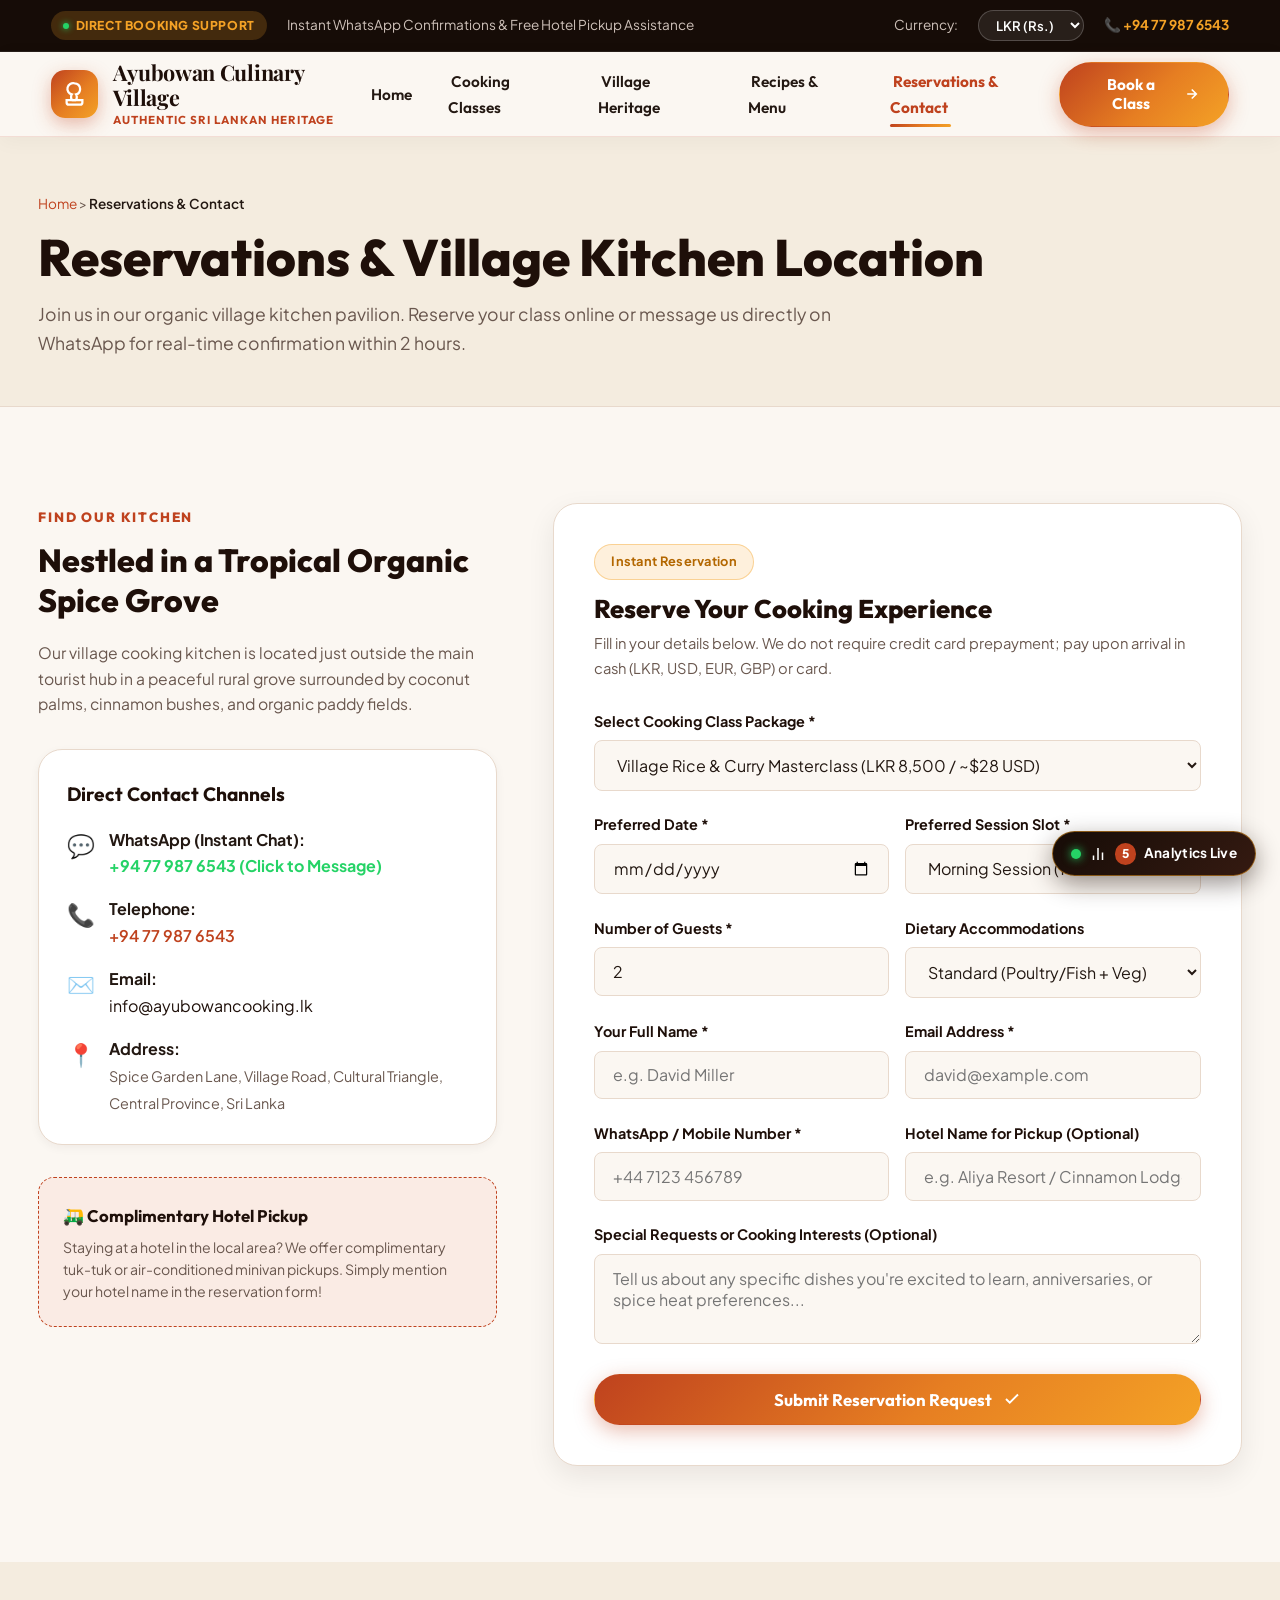
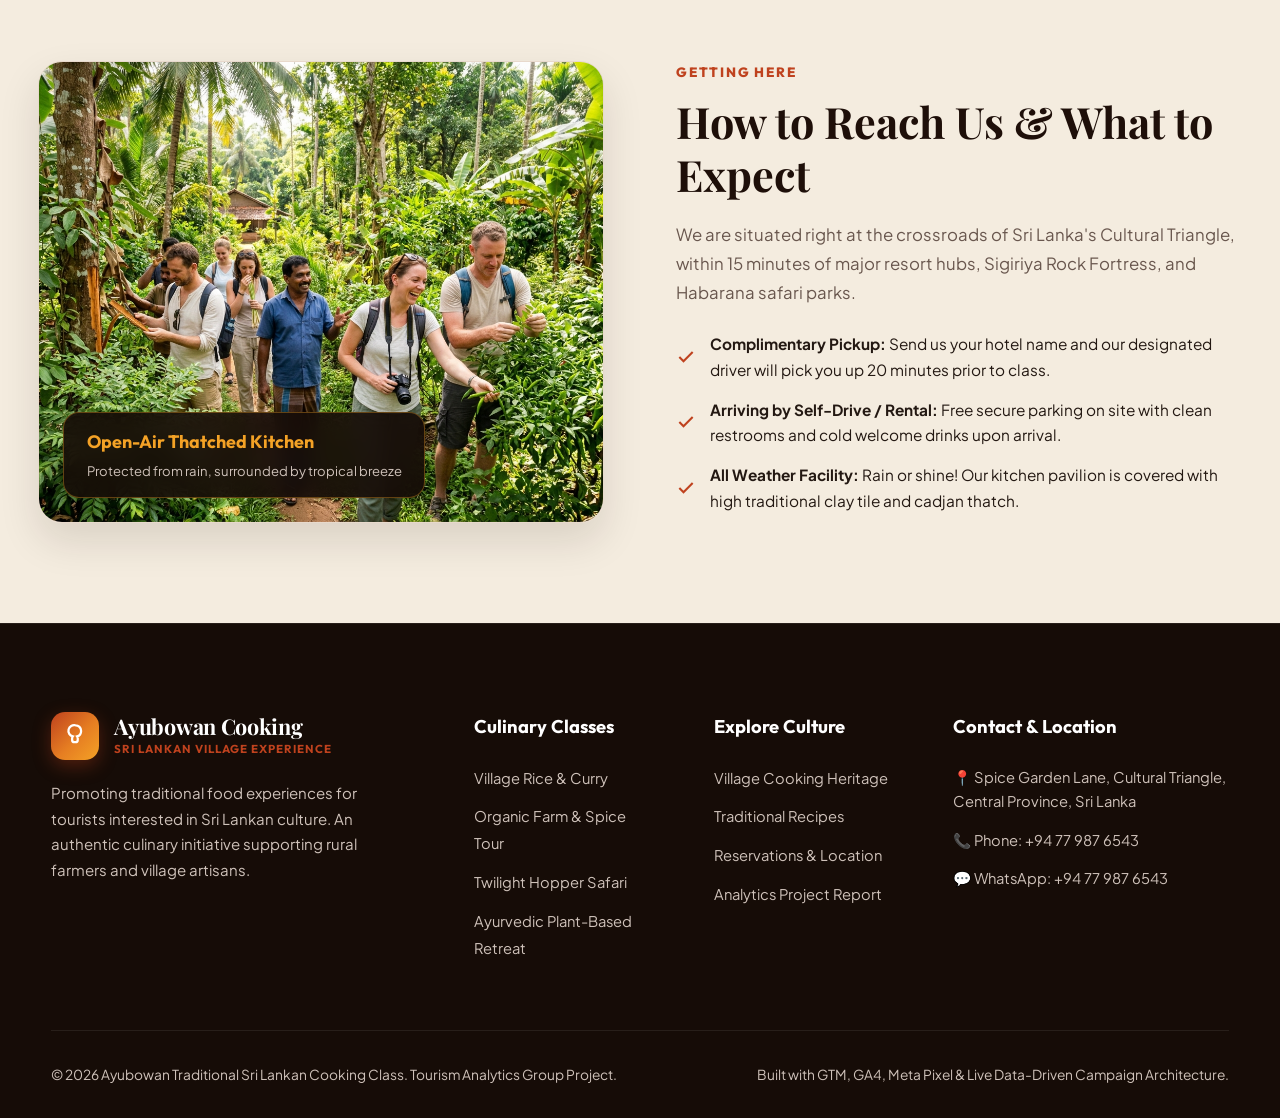
==== contact.html @ bd905cca "Initial commit: Sri Lankan Cooking Class website with Tourism Analytics & full-page navbar" ====
<!DOCTYPE html>
<html lang="en">
<head>
  <meta charset="UTF-8">
  <meta name="viewport" content="width=device-width, initial-scale=1.0">

  <!-- Primary Meta Tags -->
  <title>Reservations & Contact Us | Ayubowan Sri Lankan Cooking Class</title>
  <meta name="description" content="Reserve your traditional Sri Lankan village cooking class. Direct bookings, WhatsApp inquiries, location map, hotel pickup coordination, and dietary customization.">
  <meta name="keywords" content="Book Sri Lanka cooking class, village cooking class contact, cooking school Sigiriya Kandy, culinary tour booking">
  <meta name="author" content="Tourism Analytics Group Project">

  <!-- Open Graph / Meta Pixel / Social Sharing -->
  <meta property="og:type" content="website">
  <meta property="og:title" content="Reservations & Contact Us | Sri Lankan Culinary Experience">
  <meta property="og:description" content="Reserve your authentic village cooking experience in Sri Lanka. Chat on WhatsApp or book online.">
  <meta property="og:image" content="assets/images/hero-cooking-class.jpg">

  <!-- Google Tag Manager (Task 02 Requirement) -->
  <script>
    (function(w,d,s,l,i){w[l]=w[l]||[];w[l].push({'gtm.start':
    new Date().getTime(),event:'gtm.js'});var f=d.getElementsByTagName(s)[0],
    j=d.createElement(s),dl=l!='dataLayer'?'&l='+l:'';j.async=true;j.src=
    'https://www.googletagmanager.com/gtm.js?id='+i+dl;f.parentNode.insertBefore(j,f);
    })(window,document,'script','dataLayer','GTM-CKG2026');
  </script>
  <!-- End Google Tag Manager -->

  <!-- Google tag (gtag.js) GA4 Setup (Task 02 Requirement) -->
  <script async src="https://www.googletagmanager.com/gtag/js?id=G-SLC99COOK"></script>
  <script>
    window.dataLayer = window.dataLayer || [];
    function gtag(){dataLayer.push(arguments);}
    gtag('js', new Date());
    gtag('config', 'G-SLC99COOK');
  </script>

  <!-- Meta Pixel Code (Task 02 Requirement) -->
  <script>
    !function(f,b,e,v,n,t,s)
    {if(f.fbq)return;n=f.fbq=function(){n.callMethod?
    n.callMethod.apply(n,arguments):n.queue.push(arguments)};
    if(!f._fbq)f._fbq=n;n.push=n;n.loaded=!0;n.version='2.0';
    n.queue=[];t=b.createElement(e);t.async=!0;
    t.src=v;s=b.getElementsByTagName(e)[0];
    s.parentNode.insertBefore(t,s)}(window, document,'script',
    'https://connect.facebook.net/en_US/fbevents.js');
    fbq('init', '4918273645019283');
    fbq('track', 'PageView');
  </script>
  <noscript>
    <img height="1" width="1" style="display:none" 
         src="https://www.facebook.com/tr?id=4918273645019283&ev=PageView&noscript=1"/>
  </noscript>
  <!-- End Meta Pixel Code -->

  <!-- Main Stylesheet -->
  <link rel="stylesheet" href="assets/css/styles.css">
</head>
<body>
  <!-- Google Tag Manager (noscript) -->
  <noscript>
    <iframe src="https://www.googletagmanager.com/ns.html?id=GTM-CKG2026"
            height="0" width="0" style="display:none;visibility:hidden"></iframe>
  </noscript>
  <!-- End Google Tag Manager (noscript) -->

  <a href="#mainContent" class="skip-link">Skip to main content</a>

  <!-- Top Announcement Bar (FULL PAGE WIDTH) -->
  <aside class="top-bar" aria-label="Announcement & Currency Switcher">
    <div class="top-bar-fullwidth">
      <div class="top-bar-left">
        <span class="top-pill">Direct Booking Support</span>
        <span>Instant WhatsApp Confirmations & Free Hotel Pickup Assistance</span>
      </div>
      <div class="top-bar-right">
        <span>Currency:</span>
        <div class="currency-toggle">
          <select id="currencySelector" aria-label="Select Currency">
            <option value="LKR" selected>LKR (Rs.)</option>
            <option value="USD">USD ($)</option>
            <option value="EUR">EUR (€)</option>
            <option value="GBP">GBP (£)</option>
            <option value="AUD">AUD (A$)</option>
          </select>
        </div>
        <a href="tel:+94779876543" style="color:var(--accent-gold); font-weight:700;" data-analytics-event="call_click">
          📞 +94 77 987 6543
        </a>
      </div>
    </div>
  </aside>

  <!-- Main Navigation Header (FULL PAGE WIDTH) -->
  <header class="site-header" role="banner">
    <div class="nav-fullwidth">
      <a href="index.html" class="site-logo" aria-label="Ayubowan Sri Lankan Cooking Class Homepage">
        <div class="logo-badge">
          <svg viewBox="0 0 24 24" fill="none" stroke="currentColor" stroke-width="2">
            <path d="M12 2a5 5 0 0 1 5 5c0 2.3-1.5 4.3-3.6 4.9.4.5.6 1.2.6 1.9v1.2a2 2 0 0 1-2 2H11a2 2 0 0 1-2-2V13.8c0-.7.2-1.4.6-1.9A5.002 5.002 0 0 1 12 2z"/>
            <path d="M5 19a2 2 0 0 0 2 2h10a2 2 0 0 0 2-2v-2H5v2z"/>
          </svg>
        </div>
        <div class="logo-text">
          <span class="brand-name">Ayubowan Culinary Village</span>
          <span class="brand-tagline">Authentic Sri Lankan Heritage</span>
        </div>
      </a>

      <nav class="main-nav" id="mainNav" role="navigation" aria-label="Primary Navigation">
        <ul class="nav-list">
          <li><a href="index.html" class="nav-link">Home</a></li>
          <li><a href="cooking-classes.html" class="nav-link">Cooking Classes</a></li>
          <li><a href="traditional-experience.html" class="nav-link">Village Heritage</a></li>
          <li><a href="recipes-menu.html" class="nav-link">Recipes & Menu</a></li>
          <li><a href="contact.html" class="nav-link active">Reservations & Contact</a></li>
        </ul>
      </nav>

      <div class="header-actions">
        <button class="btn btn-primary" data-open-booking="Village Rice & Curry Masterclass" id="headerBookBtn" data-analytics-event="header_book_click">
          <span>Book a Class</span>
          <svg width="16" height="16" viewBox="0 0 24 24" fill="none" stroke="currentColor" stroke-width="2.5"><path d="M5 12h14M12 5l7 7-7 7"/></svg>
        </button>
        <button class="mobile-menu-toggle" id="mobileMenuToggle" aria-label="Toggle navigation menu" aria-expanded="false">
          <svg width="28" height="28" viewBox="0 0 24 24" fill="none" stroke="currentColor" stroke-width="2.2"><path d="M3 12h18M3 6h18M3 18h18"/></svg>
        </button>
      </div>
    </div>
  </header>

  <main id="mainContent">
    <!-- Header Banner -->
    <section class="section-muted" style="padding: 3.5rem 0 3rem; border-bottom: 1px solid var(--border-light);">
      <div class="container">
        <nav aria-label="Breadcrumb" style="font-size: 0.85rem; color: var(--text-muted); margin-bottom: 0.75rem;">
          <a href="index.html" style="color: var(--primary-warm);">Home</a> &gt; 
          <span style="color: var(--text-main); font-weight: 600;">Reservations & Contact</span>
        </nav>
        <h1 style="font-family: var(--font-heading); font-size: clamp(2.2rem, 4vw, 3.2rem); font-weight: 800; color: var(--primary-dark); line-height: 1.15; margin-bottom: 0.8rem;">
          Reservations & Village Kitchen Location
        </h1>
        <p style="font-size: 1.1rem; color: var(--text-muted); max-width: 820px; line-height: 1.65;">
          Join us in our organic village kitchen pavilion. Reserve your class online or message us directly on WhatsApp for real-time confirmation within 2 hours.
        </p>
      </div>
    </section>

    <!-- Main Contact & Reservation Section -->
    <section class="section" aria-label="Booking and Inquiry Form">
      <div class="container">
        <div style="display: grid; grid-template-columns: 1.2fr 1.8fr; gap: 3.5rem; align-items: start;">
          
          <!-- Left Column: Direct Info -->
          <div>
            <span class="section-pretitle">Find Our Kitchen</span>
            <h2 style="font-family: var(--font-heading); font-size: 2rem; font-weight: 800; color: var(--primary-dark); margin-bottom: 1.2rem; line-height: 1.25;">
              Nestled in a Tropical Organic Spice Grove
            </h2>
            <p style="font-size: 0.98rem; color: var(--text-muted); line-height: 1.65; margin-bottom: 2rem;">
              Our village cooking kitchen is located just outside the main tourist hub in a peaceful rural grove surrounded by coconut palms, cinnamon bushes, and organic paddy fields.
            </p>

            <div style="background: var(--bg-surface); border: 1px solid var(--border-light); border-radius: var(--radius-lg); padding: 1.75rem; box-shadow: var(--shadow-sm); margin-bottom: 2rem;">
              <h3 style="font-family: var(--font-heading); font-size: 1.2rem; font-weight: 700; color: var(--primary-dark); margin-bottom: 1rem;">
                Direct Contact Channels
              </h3>
              
              <div style="margin-bottom: 1rem; display: flex; gap: 0.85rem;">
                <span style="font-size: 1.4rem;">💬</span>
                <div>
                  <strong>WhatsApp (Instant Chat):</strong><br>
                  <a href="https://wa.me/94779876543?text=Hi%20Ayubowan%20Cooking%20Class,%20I%20would%20like%20to%20inquire%20about%20a%20booking" target="_blank" rel="noopener" style="color: #25d366; font-weight: 700;" data-context="Contact Page Direct WhatsApp" data-analytics-event="contact_direct_whatsapp">
                    +94 77 987 6543 (Click to Message)
                  </a>
                </div>
              </div>

              <div style="margin-bottom: 1rem; display: flex; gap: 0.85rem;">
                <span style="font-size: 1.4rem;">📞</span>
                <div>
                  <strong>Telephone:</strong><br>
                  <a href="tel:+94779876543" style="color: var(--primary-warm); font-weight: 600;" data-analytics-event="contact_call_click">
                    +94 77 987 6543
                  </a>
                </div>
              </div>

              <div style="margin-bottom: 1rem; display: flex; gap: 0.85rem;">
                <span style="font-size: 1.4rem;">✉️</span>
                <div>
                  <strong>Email:</strong><br>
                  <a href="mailto:info@ayubowancooking.lk" style="color: var(--primary-dark);">
                    info@ayubowancooking.lk
                  </a>
                </div>
              </div>

              <div style="display: flex; gap: 0.85rem;">
                <span style="font-size: 1.4rem;">📍</span>
                <div>
                  <strong>Address:</strong><br>
                  <span style="color: var(--text-muted); font-size: 0.9rem;">
                    Spice Garden Lane, Village Road, Cultural Triangle, Central Province, Sri Lanka
                  </span>
                </div>
              </div>
            </div>

            <div style="background: var(--primary-subtle); border: 1px dashed var(--primary-warm); border-radius: var(--radius-md); padding: 1.5rem;">
              <h4 style="font-family: var(--font-heading); font-size: 1.05rem; color: var(--primary-dark); margin-bottom: 0.4rem;">
                🛺 Complimentary Hotel Pickup
              </h4>
              <p style="font-size: 0.88rem; color: var(--text-muted); line-height: 1.55;">
                Staying at a hotel in the local area? We offer complimentary tuk-tuk or air-conditioned minivan pickups. Simply mention your hotel name in the reservation form!
              </p>
            </div>
          </div>

          <!-- Right Column: Main Booking Form -->
          <div style="background: var(--bg-surface); border: 1px solid var(--border-light); border-radius: var(--radius-lg); padding: 2.5rem; box-shadow: var(--shadow-md);">
            <div style="margin-bottom: 1.75rem;">
              <span class="badge-pill gold" style="margin-bottom: 0.5rem;">Instant Reservation</span>
              <h3 style="font-family: var(--font-heading); font-size: 1.6rem; font-weight: 800; color: var(--primary-dark);">
                Reserve Your Cooking Experience
              </h3>
              <p style="font-size: 0.92rem; color: var(--text-muted);">
                Fill in your details below. We do not require credit card prepayment; pay upon arrival in cash (LKR, USD, EUR, GBP) or card.
              </p>
            </div>

            <form id="contactReservationForm">
              <div class="form-group">
                <label for="contactPackage">Select Cooking Class Package *</label>
                <select id="contactPackage" class="form-control" required>
                  <option value="Village Rice & Curry Masterclass">Village Rice & Curry Masterclass (LKR 8,500 / ~$28 USD)</option>
                  <option value="Golden Spice & Organic Farm Tour + Cooking">Golden Spice & Organic Farm Tour + Cooking (LKR 14,500 / ~$48 USD)</option>
                  <option value="Hoppers, Rotti & Street Food Evening Safari">Hoppers, Rotti & Street Food Evening Safari (LKR 9,500 / ~$31 USD)</option>
                  <option value="Ayurvedic Healing & Plant-Based Culinary Retreat">Ayurvedic Healing & Plant-Based Culinary Retreat (LKR 12,000 / ~$40 USD)</option>
                </select>
              </div>

              <div class="form-row">
                <div class="form-group">
                  <label for="contactDate">Preferred Date *</label>
                  <input type="date" id="contactDate" class="form-control" required>
                </div>
                <div class="form-group">
                  <label for="contactSlot">Preferred Session Slot *</label>
                  <select id="contactSlot" class="form-control" required>
                    <option value="Morning Session (10:00 AM - 1:30 PM)">Morning Session (10:00 AM – 1:30 PM)</option>
                    <option value="Afternoon Session (3:30 PM - 7:00 PM)">Afternoon Session (3:30 PM – 7:00 PM)</option>
                    <option value="Twilight Street Food (5:00 PM - 8:00 PM)">Twilight Street Food (5:00 PM – 8:00 PM)</option>
                  </select>
                </div>
              </div>

              <div class="form-row">
                <div class="form-group">
                  <label for="contactGuests">Number of Guests *</label>
                  <input type="number" id="contactGuests" class="form-control" min="1" max="15" value="2" required>
                </div>
                <div class="form-group">
                  <label for="contactDietary">Dietary Accommodations</label>
                  <select id="contactDietary" class="form-control">
                    <option value="Standard Country (Meat/Fish + Veg)">Standard (Poultry/Fish + Veg)</option>
                    <option value="100% Vegetarian">100% Vegetarian</option>
                    <option value="100% Vegan (Plant-Based)">100% Vegan (Plant-Based)</option>
                    <option value="Gluten-Free Friendly">Gluten-Free Friendly</option>
                    <option value="Halal Friendly">Halal Friendly</option>
                    <option value="Nut Allergy / Mild Spice for Kids">Nut Allergy / Mild Spice for Kids</option>
                  </select>
                </div>
              </div>

              <div class="form-row">
                <div class="form-group">
                  <label for="contactName">Your Full Name *</label>
                  <input type="text" id="contactName" class="form-control" placeholder="e.g. David Miller" required>
                </div>
                <div class="form-group">
                  <label for="contactEmail">Email Address *</label>
                  <input type="email" id="contactEmail" class="form-control" placeholder="david@example.com" required>
                </div>
              </div>

              <div class="form-row">
                <div class="form-group">
                  <label for="contactPhone">WhatsApp / Mobile Number *</label>
                  <input type="tel" id="contactPhone" class="form-control" placeholder="+44 7123 456789" required>
                </div>
                <div class="form-group">
                  <label for="contactPickup">Hotel Name for Pickup (Optional)</label>
                  <input type="text" id="contactPickup" class="form-control" placeholder="e.g. Aliya Resort / Cinnamon Lodge">
                </div>
              </div>

              <div class="form-group">
                <label for="contactNotes">Special Requests or Cooking Interests (Optional)</label>
                <textarea id="contactNotes" class="form-control" rows="3" placeholder="Tell us about any specific dishes you're excited to learn, anniversaries, or spice heat preferences..."></textarea>
              </div>

              <button type="submit" class="btn btn-primary btn-block" style="padding: 14px 20px; font-size: 1.05rem;" data-analytics-event="submit_contact_reservation">
                <span>Submit Reservation Request</span>
                <svg width="18" height="18" viewBox="0 0 24 24" fill="none" stroke="currentColor" stroke-width="2.5"><polyline points="20 6 9 17 4 12"/></svg>
              </button>
            </form>
          </div>

        </div>
      </div>
    </section>

    <!-- Location & Directions -->
    <section class="section section-muted" aria-label="Map and Directions">
      <div class="container">
        <div class="feature-split">
          <div class="feature-img-box">
            <img src="assets/images/organic-farm-harvest.jpg" alt="Lush village farm walkway leading to our open-air kitchen pavilion">
            <div class="feature-img-badge">
              <strong>Open-Air Thatched Kitchen</strong>
              <span>Protected from rain, surrounded by tropical breeze</span>
            </div>
          </div>
          <div class="feature-text-box">
            <span class="section-pretitle">Getting Here</span>
            <h3>How to Reach Us & What to Expect</h3>
            <p>
              We are situated right at the crossroads of Sri Lanka's Cultural Triangle, within 15 minutes of major resort hubs, Sigiriya Rock Fortress, and Habarana safari parks.
            </p>
            <ul class="feature-bullet-list">
              <li>
                <svg width="20" height="20" viewBox="0 0 24 24" fill="none" stroke="currentColor" stroke-width="2.5"><polyline points="20 6 9 17 4 12"/></svg>
                <span><strong>Complimentary Pickup:</strong> Send us your hotel name and our designated driver will pick you up 20 minutes prior to class.</span>
              </li>
              <li>
                <svg width="20" height="20" viewBox="0 0 24 24" fill="none" stroke="currentColor" stroke-width="2.5"><polyline points="20 6 9 17 4 12"/></svg>
                <span><strong>Arriving by Self-Drive / Rental:</strong> Free secure parking on site with clean restrooms and cold welcome drinks upon arrival.</span>
              </li>
              <li>
                <svg width="20" height="20" viewBox="0 0 24 24" fill="none" stroke="currentColor" stroke-width="2.5"><polyline points="20 6 9 17 4 12"/></svg>
                <span><strong>All Weather Facility:</strong> Rain or shine! Our kitchen pavilion is covered with high traditional clay tile and cadjan thatch.</span>
              </li>
            </ul>
          </div>
        </div>
      </div>
    </section>
  </main>

  <!-- Site Footer (FULL PAGE WIDTH) -->
  <footer class="site-footer" role="contentinfo">
    <div class="footer-fullwidth">
      <div class="footer-grid">
        <div class="footer-brand">
          <div class="site-logo">
            <div class="logo-badge">
              <svg viewBox="0 0 24 24" fill="none" stroke="currentColor" stroke-width="2">
                <path d="M12 2a5 5 0 0 1 5 5c0 2.3-1.5 4.3-3.6 4.9.4.5.6 1.2.6 1.9v1.2a2 2 0 0 1-2 2H11a2 2 0 0 1-2-2V13.8c0-.7.2-1.4.6-1.9A5.002 5.002 0 0 1 12 2z"/>
              </svg>
            </div>
            <div class="logo-text">
              <span class="brand-name" style="color:#fff;">Ayubowan Cooking</span>
              <span class="brand-tagline">Sri Lankan Village Experience</span>
            </div>
          </div>
          <p>Promoting traditional food experiences for tourists interested in Sri Lankan culture. An authentic culinary initiative supporting rural farmers and village artisans.</p>
        </div>

        <div class="footer-links">
          <h4>Culinary Classes</h4>
          <ul>
            <li><a href="cooking-classes.html#pkg-rice-curry">Village Rice & Curry</a></li>
            <li><a href="cooking-classes.html#pkg-spice-trail">Organic Farm & Spice Tour</a></li>
            <li><a href="cooking-classes.html#pkg-hoppers">Twilight Hopper Safari</a></li>
            <li><a href="cooking-classes.html#pkg-ayurvedic">Ayurvedic Plant-Based Retreat</a></li>
          </ul>
        </div>

        <div class="footer-links">
          <h4>Explore Culture</h4>
          <ul>
            <li><a href="traditional-experience.html">Village Cooking Heritage</a></li>
            <li><a href="recipes-menu.html">Traditional Recipes</a></li>
            <li><a href="contact.html">Reservations & Location</a></li>
            <li><a href="ANALYTICS_SETUP_GUIDE.md" target="_blank">Analytics Project Report</a></li>
          </ul>
        </div>

        <div class="footer-contact">
          <h4>Contact & Location</h4>
          <p>📍 Spice Garden Lane, Cultural Triangle, Central Province, Sri Lanka</p>
          <p>📞 Phone: +94 77 987 6543</p>
          <p>💬 WhatsApp: +94 77 987 6543</p>
        </div>
      </div>

      <div class="footer-bottom">
        <p>&copy; 2026 Ayubowan Traditional Sri Lankan Cooking Class. Tourism Analytics Group Project.</p>
        <p>Built with GTM, GA4, Meta Pixel & Live Data-Driven Campaign Architecture.</p>
      </div>
    </div>
  </footer>

  <!-- Booking Modal -->
  <div class="booking-modal" id="bookingModal" role="dialog" aria-modal="true" aria-labelledby="modalTitle">
    <div class="modal-dialog">
      <div class="modal-header">
        <h3 class="modal-title" id="modalTitle">Reserve Your Cooking Class</h3>
        <button class="modal-close-btn" id="closeBookingModal" aria-label="Close dialog">&times;</button>
      </div>
      <div class="modal-body">
        <form id="quickBookingForm">
          <div class="form-group">
            <label for="modalPackageSelect">Select Cooking Class Package *</label>
            <select id="modalPackageSelect" class="form-control" required>
              <option value="Village Rice & Curry Masterclass">Village Rice & Curry Masterclass (LKR 8,500)</option>
              <option value="Golden Spice & Organic Farm Tour + Cooking">Golden Spice & Organic Farm Tour + Cooking (LKR 14,500)</option>
              <option value="Hoppers, Rotti & Street Food Evening Safari">Hoppers, Rotti & Street Food Evening Safari (LKR 9,500)</option>
              <option value="Ayurvedic Healing & Plant-Based Culinary Retreat">Ayurvedic Healing & Plant-Based Culinary Retreat (LKR 12,000)</option>
            </select>
          </div>

          <div class="form-row">
            <div class="form-group">
              <label for="modalGuests">Number of Guests *</label>
              <input type="number" id="modalGuests" class="form-control" min="1" max="12" value="2" required>
            </div>
            <div class="form-group">
              <label for="modalDate">Preferred Date *</label>
              <input type="date" id="modalDate" class="form-control" required>
            </div>
          </div>

          <div class="form-row">
            <div class="form-group">
              <label for="modalName">Full Name *</label>
              <input type="text" id="modalName" class="form-control" placeholder="e.g. Sarah Jenkins" required>
            </div>
            <div class="form-group">
              <label for="modalEmail">Email Address *</label>
              <input type="email" id="modalEmail" class="form-control" placeholder="sarah@example.com" required>
            </div>
          </div>

          <div class="form-row">
            <div class="form-group">
              <label for="modalPhone">WhatsApp / Mobile Number *</label>
              <input type="tel" id="modalPhone" class="form-control" placeholder="+44 7123 456789" required>
            </div>
            <div class="form-group">
              <label for="modalDietary">Dietary Preferences</label>
              <select id="modalDietary" class="form-control">
                <option value="Standard Country">Standard (Poultry/Fish + Veg)</option>
                <option value="100% Vegetarian">100% Vegetarian</option>
                <option value="100% Vegan">100% Vegan (Plant-Based)</option>
                <option value="Gluten-Free Friendly">Gluten-Free Friendly</option>
                <option value="Halal Friendly">Halal Friendly</option>
                <option value="Mild Spice for Kids">Mild Spice (Children / Low Heat)</option>
              </select>
            </div>
          </div>

          <div class="modal-estimate-box">
            <span>Estimated Total:</span>
            <strong id="modalEstimatedTotal">LKR 17,000</strong>
          </div>

          <button type="submit" class="btn btn-primary btn-block" style="padding: 14px 20px; font-size: 1.05rem;" data-analytics-event="submit_booking_form">
            <span>Confirm Class Reservation</span>
            <svg width="18" height="18" viewBox="0 0 24 24" fill="none" stroke="currentColor" stroke-width="2.5"><polyline points="20 6 9 17 4 12"/></svg>
          </button>
        </form>
      </div>
    </div>
  </div>

  <!-- Scripts -->
  <script src="assets/js/analytics-config.js"></script>
  <script src="assets/js/analytics-tracker.js"></script>
  <script src="assets/js/main.js"></script>
  <script>
    document.addEventListener('DOMContentLoaded', () => {
      if (window.tourismAnalytics) {
        window.tourismAnalytics.trackPageView('Reservations & Contact Us');
      }

      // Handle dedicated contact page form
      const contactForm = document.getElementById('contactReservationForm');
      if (contactForm) {
        contactForm.addEventListener('submit', function(e) {
          e.preventDefault();
          const name = document.getElementById('contactName')?.value || 'Guest';
          const pkg = document.getElementById('contactPackage')?.value || 'Village Rice & Curry Masterclass';
          const guests = parseInt(document.getElementById('contactGuests')?.value, 10) || 2;
          const date = document.getElementById('contactDate')?.value || '';
          const dietary = document.getElementById('contactDietary')?.value || 'Standard';

          const packagePrices = {
            'Village Rice & Curry Masterclass': 8500,
            'Golden Spice & Organic Farm Tour + Cooking': 14500,
            'Hoppers, Rotti & Street Food Evening Safari': 9500,
            'Ayurvedic Healing & Plant-Based Culinary Retreat': 12000
          };
          const estValue = (packagePrices[pkg] || 8500) * guests;

          // Dispatch Conversion Event to GTM, GA4, Meta Pixel
          if (window.tourismAnalytics && window.tourismAnalytics.trackLead) {
            window.tourismAnalytics.trackLead({
              packageName: pkg,
              leadType: 'Dedicated Contact Page Reservation',
              guests: guests,
              date: date,
              dietary: dietary,
              estimatedValue: estValue,
              source: 'contact.html'
            });
          }

          if (window.showToast) {
            window.showToast(`Ayubowan ${name}! Your reservation request for ${pkg} has been submitted successfully!`);
          }
          contactForm.reset();
        });
      }
    });
  </script>
</body>
</html>
---- assets/css/styles.css ----
/* ==========================================================================
   AYUBOWAN SRI LANKAN COOKING CLASS — LUXURY CULINARY EDITORIAL DESIGN
   Tourism Analytics Group Project - Distinctive, Modern & Attractive Style
   ========================================================================== */

@import url('https://fonts.googleapis.com/css2?family=Playfair+Display:ital,wght@0,500;0,600;0,700;0,800;1,600;1,700&family=Outfit:wght@400;500;600;700;800&family=Plus+Jakarta+Sans:wght@300;400;500;600;700&display=swap');

:root {
  /* Brand Palette - Deep Warm Hearth & Island Spices */
  --primary-dark: #1e0f09;
  --primary: #852a16;
  --primary-warm: #bf421e;
  --primary-light: #df683e;
  --primary-subtle: #faebe4;
  --primary-soft: #fcf4f0;

  /* Spices & Accents */
  --accent-gold: #f4a226;
  --accent-amber: #e67e22;
  --accent-cinnamon: #7c3a19;
  --accent-herb: #1b5e3a;
  --accent-herb-light: #3d9964;
  --accent-herb-soft: #eaf6ef;

  /* Surfaces & Neutrals */
  --bg-page: #fbf7f2;
  --bg-surface: #ffffff;
  --bg-warm: #f4ecdf;
  --bg-card: rgba(255, 255, 255, 0.92);
  --bg-dark: #160c07;
  --bg-dark-card: #22130c;

  --text-main: #231812;
  --text-muted: #69574e;
  --text-light: #faf6f2;
  --text-light-muted: #cfc2ba;

  --border-light: #e8d9cc;
  --border-subtle: #f0e4d8;
  --border-glow: rgba(229, 131, 30, 0.35);

  /* Shadows */
  --shadow-sm: 0 3px 10px rgba(30, 15, 9, 0.05);
  --shadow-md: 0 10px 28px rgba(30, 15, 9, 0.08);
  --shadow-lg: 0 18px 40px rgba(30, 15, 9, 0.12);
  --shadow-hover: 0 24px 50px rgba(30, 15, 9, 0.18);
  --shadow-glow: 0 0 35px rgba(244, 162, 38, 0.22);

  /* Typography */
  --font-display: 'Playfair Display', Georgia, serif;
  --font-heading: 'Outfit', -apple-system, BlinkMacSystemFont, sans-serif;
  --font-body: 'Plus Jakarta Sans', -apple-system, BlinkMacSystemFont, sans-serif;

  /* Transitions */
  --transition-fast: 0.2s cubic-bezier(0.4, 0, 0.2, 1);
  --transition-normal: 0.35s cubic-bezier(0.4, 0, 0.2, 1);
  --transition-slow: 0.6s cubic-bezier(0.4, 0, 0.2, 1);

  /* Radius */
  --radius-sm: 8px;
  --radius-md: 16px;
  --radius-lg: 24px;
  --radius-full: 9999px;

  /* Gradients */
  --gradient-warm: linear-gradient(135deg, #bf421e 0%, #e67e22 55%, #f4a226 100%);
  --gradient-dark: linear-gradient(180deg, #1e0f09 0%, #160c07 100%);
  --gradient-glass: linear-gradient(135deg, rgba(255, 255, 255, 0.95), rgba(255, 255, 255, 0.75));

  --container-max: 1320px;
}

/* Base & Reset */
*, *::before, *::after {
  box-sizing: border-box;
  margin: 0;
  padding: 0;
}

html {
  scroll-behavior: smooth;
  font-size: 16px;
}

body {
  font-family: var(--font-body);
  color: var(--text-main);
  background-color: var(--bg-page);
  line-height: 1.68;
  overflow-x: hidden;
  -webkit-font-smoothing: antialiased;
}

img {
  max-width: 100%;
  height: auto;
  display: block;
}

a {
  color: inherit;
  text-decoration: none;
  transition: all var(--transition-fast);
}

button, input, select, textarea {
  font-family: inherit;
  font-size: 1rem;
}

ul {
  list-style: none;
}

.serif-italic {
  font-family: var(--font-display);
  font-style: italic;
  font-weight: 600;
  color: var(--accent-gold);
}

/* Skip Link */
.skip-link {
  position: absolute;
  top: -100px;
  left: 1rem;
  background: var(--primary-warm);
  color: #fff;
  padding: 0.75rem 1.25rem;
  z-index: 9999;
  border-radius: var(--radius-sm);
  font-weight: 700;
  transition: top var(--transition-fast);
}
.skip-link:focus {
  top: 1rem;
}

/* Container */
.container {
  width: 100%;
  max-width: var(--container-max);
  margin-left: auto;
  margin-right: auto;
  padding-left: clamp(1.25rem, 3vw, 2.5rem);
  padding-right: clamp(1.25rem, 3vw, 2.5rem);
}

/* ==========================================================================
   FULL-PAGE EDGE-TO-EDGE NAVIGATION BAR
   (Stretches 100% width across the entire browser viewport)
   ========================================================================== */
.top-bar {
  width: 100%;
  background-color: var(--bg-dark);
  color: var(--text-light-muted);
  font-size: 0.85rem;
  padding: 0.65rem 0;
  border-bottom: 1px solid rgba(255, 255, 255, 0.08);
}

.top-bar-fullwidth {
  width: 100%;
  padding-left: clamp(1.25rem, 4vw, 4.5rem);
  padding-right: clamp(1.25rem, 4vw, 4.5rem);
  display: flex;
  justify-content: space-between;
  align-items: center;
  flex-wrap: wrap;
  gap: 1rem;
}

.top-bar-left, .top-bar-right {
  display: flex;
  align-items: center;
  gap: 1.25rem;
}

.top-pill {
  background: rgba(244, 162, 38, 0.2);
  color: var(--accent-gold);
  padding: 0.25rem 0.75rem;
  border-radius: var(--radius-full);
  font-size: 0.76rem;
  font-weight: 800;
  letter-spacing: 0.6px;
  text-transform: uppercase;
  display: inline-flex;
  align-items: center;
  gap: 0.4rem;
}

.top-pill::before {
  content: '';
  width: 6px;
  height: 6px;
  border-radius: 50%;
  background: #25d366;
  box-shadow: 0 0 6px #25d366;
}

.currency-toggle {
  display: flex;
  align-items: center;
  gap: 0.4rem;
}

.currency-toggle select {
  background: rgba(255, 255, 255, 0.08);
  color: #fff;
  border: 1px solid rgba(255, 255, 255, 0.2);
  border-radius: var(--radius-full);
  padding: 0.3rem 0.8rem;
  font-size: 0.82rem;
  font-weight: 600;
  cursor: pointer;
  outline: none;
  transition: all var(--transition-fast);
}

.currency-toggle select:hover {
  background: rgba(255, 255, 255, 0.16);
  border-color: var(--accent-gold);
}

.currency-toggle select option {
  background: var(--bg-dark);
  color: #fff;
}

/* Site Header Full-Width */
.site-header {
  width: 100%;
  position: sticky;
  top: 0;
  z-index: 1000;
  background-color: rgba(251, 247, 242, 0.92);
  backdrop-filter: blur(18px);
  -webkit-backdrop-filter: blur(18px);
  border-bottom: 1px solid rgba(191, 66, 30, 0.14);
  box-shadow: 0 4px 20px rgba(30, 15, 9, 0.04);
  transition: all var(--transition-normal);
}

.nav-fullwidth {
  width: 100%;
  padding-left: clamp(1.25rem, 4vw, 4.5rem);
  padding-right: clamp(1.25rem, 4vw, 4.5rem);
  display: flex;
  justify-content: space-between;
  align-items: center;
  height: 84px;
}

/* Brand Logo */
.site-logo {
  display: flex;
  align-items: center;
  gap: 0.95rem;
}

.logo-badge {
  width: 48px;
  height: 48px;
  background: var(--gradient-warm);
  border-radius: 14px;
  display: flex;
  align-items: center;
  justify-content: center;
  color: #ffffff;
  box-shadow: 0 6px 18px rgba(191, 66, 30, 0.35);
  position: relative;
  transition: transform var(--transition-normal);
}

.site-logo:hover .logo-badge {
  transform: rotate(-6deg) scale(1.05);
}

.logo-badge svg {
  width: 27px;
  height: 27px;
}

.logo-text {
  display: flex;
  flex-direction: column;
}

.brand-name {
  font-family: var(--font-display);
  font-size: 1.35rem;
  font-weight: 700;
  color: var(--primary-dark);
  letter-spacing: -0.3px;
  line-height: 1.15;
}

.brand-tagline {
  font-family: var(--font-heading);
  font-size: 0.72rem;
  font-weight: 700;
  color: var(--primary-warm);
  text-transform: uppercase;
  letter-spacing: 1px;
}

/* Navigation Links */
.main-nav {
  display: flex;
  align-items: center;
}

.nav-list {
  display: flex;
  align-items: center;
  gap: 2rem;
}

.nav-link {
  font-family: var(--font-heading);
  font-weight: 600;
  font-size: 0.96rem;
  color: var(--text-main);
  position: relative;
  padding: 0.5rem 0.2rem;
  transition: color var(--transition-fast);
}

.nav-link:hover {
  color: var(--primary-warm);
}

.nav-link.active {
  color: var(--primary-warm);
  font-weight: 700;
}

.nav-link.active::after {
  content: '';
  position: absolute;
  bottom: -2px;
  left: 0;
  width: 100%;
  height: 3px;
  background: var(--gradient-warm);
  border-radius: var(--radius-full);
}

.header-actions {
  display: flex;
  align-items: center;
  gap: 1rem;
}

.mobile-menu-toggle {
  display: none;
  background: none;
  border: none;
  padding: 0.5rem;
  cursor: pointer;
  color: var(--primary-dark);
}

/* ==========================================================================
   Buttons & Chips
   ========================================================================== */
.btn {
  display: inline-flex;
  align-items: center;
  justify-content: center;
  gap: 0.65rem;
  font-family: var(--font-heading);
  font-weight: 700;
  font-size: 0.96rem;
  padding: 0.8rem 1.75rem;
  border-radius: var(--radius-full);
  border: 1px solid transparent;
  cursor: pointer;
  transition: all var(--transition-normal);
  text-align: center;
}

.btn-primary {
  background: var(--gradient-warm);
  color: #ffffff;
  box-shadow: 0 6px 20px rgba(191, 66, 30, 0.35);
}

.btn-primary:hover {
  transform: translateY(-2px);
  box-shadow: 0 10px 28px rgba(191, 66, 30, 0.45);
  color: #ffffff;
}

.btn-secondary {
  background: rgba(255, 255, 255, 0.95);
  color: var(--primary-dark);
  border: 1px solid var(--border-light);
  box-shadow: var(--shadow-sm);
}

.btn-secondary:hover {
  background: #ffffff;
  border-color: var(--primary-warm);
  color: var(--primary-warm);
  transform: translateY(-2px);
  box-shadow: var(--shadow-md);
}

.btn-herb {
  background: var(--accent-herb);
  color: #fff;
  box-shadow: 0 6px 18px rgba(27, 94, 58, 0.3);
}

.btn-herb:hover {
  background: #154c2e;
  transform: translateY(-2px);
  color: #fff;
}

.btn-whatsapp {
  background: #25d366;
  color: #ffffff;
  font-weight: 700;
}

.btn-whatsapp:hover {
  background: #1fb956;
  color: #fff;
  transform: translateY(-2px);
  box-shadow: 0 8px 24px rgba(37, 211, 102, 0.4);
}

.btn-outline {
  background: transparent;
  color: var(--primary-warm);
  border: 2px solid var(--primary-warm);
}

.btn-outline:hover {
  background: var(--primary-warm);
  color: #fff;
}

.btn-sm {
  padding: 0.5rem 1.15rem;
  font-size: 0.86rem;
}

.btn-block {
  width: 100%;
}

.badge-pill {
  display: inline-flex;
  align-items: center;
  gap: 0.45rem;
  padding: 0.4rem 1rem;
  border-radius: var(--radius-full);
  font-size: 0.8rem;
  font-weight: 700;
  letter-spacing: 0.3px;
}

.badge-pill.gold {
  background: rgba(244, 162, 38, 0.16);
  color: #b36700;
  border: 1px solid rgba(244, 162, 38, 0.4);
}

.badge-pill.herb {
  background: var(--accent-herb-soft);
  color: var(--accent-herb);
  border: 1px solid rgba(27, 94, 58, 0.3);
}

.badge-pill.warm {
  background: var(--primary-subtle);
  color: var(--primary);
  border: 1px solid rgba(191, 66, 30, 0.3);
}

/* ==========================================================================
   EDITORIAL SPLIT HERO SECTION (Distinctive & High Visual Impact)
   ========================================================================== */
.hero-editorial-section {
  position: relative;
  background-color: var(--bg-dark);
  color: #ffffff;
  overflow: hidden;
  padding: 4rem 0 3.5rem;
  background-image: 
    radial-gradient(circle at 10% 20%, rgba(191, 66, 30, 0.28) 0%, transparent 45%),
    radial-gradient(circle at 90% 80%, rgba(244, 162, 38, 0.22) 0%, transparent 50%);
}

.hero-editorial-grid {
  display: grid;
  grid-template-columns: 1.15fr 0.85fr;
  gap: clamp(2rem, 4vw, 4.5rem);
  align-items: center;
}

.hero-text-col {
  position: relative;
  z-index: 2;
}

.hero-live-beacon {
  display: inline-flex;
  align-items: center;
  gap: 0.6rem;
  background: rgba(255, 255, 255, 0.1);
  backdrop-filter: blur(12px);
  -webkit-backdrop-filter: blur(12px);
  border: 1px solid rgba(255, 255, 255, 0.2);
  padding: 0.35rem 1.1rem;
  border-radius: var(--radius-full);
  font-size: 0.82rem;
  font-weight: 700;
  color: #ffffff;
  margin-bottom: 1.5rem;
}

.beacon-dot {
  width: 9px;
  height: 9px;
  border-radius: 50%;
  background: #25d366;
  box-shadow: 0 0 10px #25d366;
  animation: beaconPulse 1.8s infinite ease-in-out;
}

@keyframes beaconPulse {
  0% { transform: scale(0.9); opacity: 0.7; }
  50% { transform: scale(1.3); opacity: 1; }
  100% { transform: scale(0.9); opacity: 0.7; }
}

.hero-headline {
  font-family: var(--font-display);
  font-size: clamp(2.5rem, 5vw, 4.3rem);
  font-weight: 700;
  line-height: 1.12;
  letter-spacing: -0.5px;
  margin-bottom: 1.5rem;
}

.hero-headline span.gold-highlight {
  color: var(--accent-gold);
  font-family: var(--font-display);
  font-style: italic;
  font-weight: 700;
  display: block;
  background: linear-gradient(135deg, #fcd34d 0%, #f59e0b 100%);
  -webkit-background-clip: text;
  -webkit-text-fill-color: transparent;
}

.hero-subheading {
  font-size: clamp(1.05rem, 1.8vw, 1.25rem);
  line-height: 1.68;
  color: rgba(255, 255, 255, 0.88);
  margin-bottom: 2rem;
  max-width: 650px;
}

.hero-cta-group {
  display: flex;
  align-items: center;
  flex-wrap: wrap;
  gap: 1.25rem;
  margin-bottom: 2.5rem;
}

/* Quick Instant Booking Bar on Hero */
.hero-booking-bar {
  background: rgba(34, 19, 12, 0.85);
  backdrop-filter: blur(16px);
  -webkit-backdrop-filter: blur(16px);
  border: 1px solid rgba(244, 162, 38, 0.35);
  border-radius: var(--radius-md);
  padding: 1.25rem 1.5rem;
  display: grid;
  grid-template-columns: 1.5fr 1fr 1fr auto;
  gap: 1rem;
  align-items: center;
  box-shadow: 0 16px 36px rgba(0, 0, 0, 0.4);
  margin-bottom: 2rem;
}

.booking-bar-field label {
  display: block;
  font-size: 0.72rem;
  text-transform: uppercase;
  font-weight: 800;
  color: var(--accent-gold);
  letter-spacing: 0.5px;
  margin-bottom: 0.3rem;
}

.booking-bar-field select, .booking-bar-field input {
  width: 100%;
  background: rgba(255, 255, 255, 0.12);
  color: #fff;
  border: 1px solid rgba(255, 255, 255, 0.2);
  border-radius: var(--radius-sm);
  padding: 0.45rem 0.75rem;
  font-size: 0.85rem;
  outline: none;
}

.booking-bar-field select option {
  background: var(--bg-dark);
  color: #fff;
}

.hero-social-proof {
  display: flex;
  align-items: center;
  gap: 1.25rem;
  flex-wrap: wrap;
}

.proof-stars {
  color: var(--accent-gold);
  font-size: 1.1rem;
  letter-spacing: 2px;
}

.proof-text {
  font-size: 0.88rem;
  color: var(--text-light-muted);
}

.proof-text strong {
  color: #ffffff;
}

/* Hero Visual Column (Right Side) */
.hero-visual-col {
  position: relative;
}

.hero-main-frame {
  position: relative;
  border-radius: var(--radius-lg);
  overflow: hidden;
  border: 2px solid rgba(244, 162, 38, 0.3);
  box-shadow: 0 24px 60px rgba(0, 0, 0, 0.6);
}

.hero-main-frame img {
  width: 100%;
  height: 520px;
  object-fit: cover;
  transition: transform var(--transition-slow);
}

.hero-visual-col:hover .hero-main-frame img {
  transform: scale(1.04);
}

/* Floating Badges Over Visual Frame */
.hero-float-card {
  position: absolute;
  background: rgba(30, 15, 9, 0.88);
  backdrop-filter: blur(14px);
  -webkit-backdrop-filter: blur(14px);
  border: 1px solid rgba(244, 162, 38, 0.4);
  border-radius: var(--radius-md);
  padding: 0.85rem 1.25rem;
  display: flex;
  align-items: center;
  gap: 0.85rem;
  box-shadow: 0 14px 30px rgba(0, 0, 0, 0.5);
  z-index: 5;
  transition: transform var(--transition-fast);
}

.hero-float-card:hover {
  transform: translateY(-4px);
}

.hero-float-card.top-right {
  top: -16px;
  right: -16px;
}

.hero-float-card.bottom-left {
  bottom: 24px;
  left: -20px;
}

.float-icon {
  width: 42px;
  height: 42px;
  border-radius: 10px;
  background: rgba(244, 162, 38, 0.2);
  color: var(--accent-gold);
  display: flex;
  align-items: center;
  justify-content: center;
  font-size: 1.3rem;
  flex-shrink: 0;
}

.float-text strong {
  display: block;
  font-family: var(--font-heading);
  font-size: 0.95rem;
  font-weight: 800;
  color: #ffffff;
}

.float-text span {
  font-size: 0.76rem;
  color: var(--text-light-muted);
}

/* ==========================================================================
   Section Headers & Common Layout
   ========================================================================== */
.section {
  padding: 6rem 0;
}

.section-muted {
  background-color: var(--bg-warm);
}

.section-dark {
  background-color: var(--bg-dark);
  color: #ffffff;
}

.section-header {
  text-align: center;
  max-width: 780px;
  margin: 0 auto 3.75rem;
}

.section-pretitle {
  display: inline-block;
  font-family: var(--font-heading);
  font-size: 0.84rem;
  font-weight: 800;
  color: var(--primary-warm);
  text-transform: uppercase;
  letter-spacing: 1.8px;
  margin-bottom: 0.75rem;
}

.section-title {
  font-family: var(--font-display);
  font-size: clamp(2.2rem, 4vw, 3.2rem);
  font-weight: 700;
  line-height: 1.2;
  color: var(--primary-dark);
  margin-bottom: 1rem;
}

.section-dark .section-title {
  color: #ffffff;
}

.section-desc {
  font-size: 1.08rem;
  color: var(--text-muted);
  line-height: 1.7;
}

.section-dark .section-desc {
  color: var(--text-light-muted);
}

/* ==========================================================================
   Core Experience Pillars
   ========================================================================== */
.pillars-grid {
  display: grid;
  grid-template-columns: repeat(auto-fit, minmax(270px, 1fr));
  gap: 2rem;
}

.pillar-card {
  background: var(--bg-surface);
  border: 1px solid var(--border-light);
  border-radius: var(--radius-lg);
  padding: 2.4rem 2rem;
  transition: all var(--transition-normal);
  display: flex;
  flex-direction: column;
  position: relative;
  overflow: hidden;
}

.pillar-card::before {
  content: '';
  position: absolute;
  top: 0;
  left: 0;
  width: 100%;
  height: 4px;
  background: var(--gradient-warm);
  opacity: 0;
  transition: opacity var(--transition-normal);
}

.pillar-card:hover {
  transform: translateY(-6px);
  box-shadow: var(--shadow-hover);
  border-color: rgba(191, 66, 30, 0.4);
}

.pillar-card:hover::before {
  opacity: 1;
}

.pillar-icon-box {
  width: 64px;
  height: 64px;
  border-radius: 18px;
  background: var(--primary-subtle);
  color: var(--primary-warm);
  display: flex;
  align-items: center;
  justify-content: center;
  margin-bottom: 1.5rem;
  font-size: 1.8rem;
}

.pillar-icon-box svg {
  width: 34px;
  height: 34px;
}

.pillar-title {
  font-family: var(--font-display);
  font-size: 1.45rem;
  font-weight: 700;
  color: var(--primary-dark);
  margin-bottom: 0.85rem;
  line-height: 1.3;
}

.pillar-text {
  font-size: 0.96rem;
  color: var(--text-muted);
  line-height: 1.65;
}

/* ==========================================================================
   Visual Split Features
   ========================================================================== */
.feature-split {
  display: grid;
  grid-template-columns: 1fr 1fr;
  gap: 4.5rem;
  align-items: center;
}

.feature-split.reverse {
  direction: rtl;
}

.feature-split.reverse > * {
  direction: ltr;
}

.feature-img-box {
  position: relative;
  border-radius: var(--radius-lg);
  overflow: hidden;
  box-shadow: var(--shadow-lg);
  border: 1px solid var(--border-light);
}

.feature-img-box img {
  width: 100%;
  height: 460px;
  object-fit: cover;
  transition: transform var(--transition-slow);
}

.feature-img-box:hover img {
  transform: scale(1.05);
}

.feature-img-badge {
  position: absolute;
  bottom: 1.5rem;
  left: 1.5rem;
  background: rgba(22, 12, 7, 0.9);
  backdrop-filter: blur(12px);
  -webkit-backdrop-filter: blur(12px);
  color: #fff;
  padding: 0.85rem 1.4rem;
  border-radius: var(--radius-md);
  border: 1px solid rgba(244, 162, 38, 0.35);
}

.feature-img-badge strong {
  display: block;
  font-family: var(--font-heading);
  font-size: 1.12rem;
  color: var(--accent-gold);
}

.feature-img-badge span {
  font-size: 0.82rem;
  color: var(--text-light-muted);
}

.feature-text-box h3 {
  font-family: var(--font-display);
  font-size: clamp(2rem, 3.5vw, 2.7rem);
  font-weight: 700;
  color: var(--primary-dark);
  line-height: 1.22;
  margin-bottom: 1.25rem;
}

.feature-text-box p {
  font-size: 1.05rem;
  color: var(--text-muted);
  line-height: 1.72;
  margin-bottom: 1.5rem;
}

.feature-bullet-list li {
  font-size: 0.96rem;
  color: var(--text-main);
  margin-bottom: 0.85rem;
  display: flex;
  align-items: center;
  gap: 0.85rem;
}

.feature-bullet-list li svg {
  color: var(--primary-warm);
  flex-shrink: 0;
}

/* ==========================================================================
   INTERACTIVE BANANA LEAF FEAST SHOWCASE
   ========================================================================== */
.feast-interactive-showcase {
  background: var(--bg-surface);
  border: 1px solid var(--border-light);
  border-radius: var(--radius-lg);
  padding: 2.5rem;
  box-shadow: var(--shadow-lg);
  margin-top: 3rem;
}

.feast-grid {
  display: grid;
  grid-template-columns: 1.2fr 1fr;
  gap: 3rem;
  align-items: center;
}

.feast-image-container {
  position: relative;
  border-radius: var(--radius-md);
  overflow: hidden;
  box-shadow: var(--shadow-md);
}

.feast-image-container img {
  width: 100%;
  height: 380px;
  object-fit: cover;
}

.curry-dishes-list {
  display: flex;
  flex-direction: column;
  gap: 0.75rem;
}

.curry-item-pill {
  background: var(--bg-warm);
  border: 1px solid var(--border-light);
  border-radius: var(--radius-md);
  padding: 0.9rem 1.25rem;
  display: flex;
  justify-content: space-between;
  align-items: center;
  transition: all var(--transition-fast);
}

.curry-item-pill:hover {
  background: var(--primary-subtle);
  border-color: var(--primary-warm);
  transform: translateX(6px);
}

.curry-item-title {
  font-family: var(--font-heading);
  font-weight: 700;
  font-size: 0.96rem;
  color: var(--primary-dark);
}

.curry-item-tag {
  font-size: 0.78rem;
  color: var(--primary-warm);
  font-weight: 700;
}

/* ==========================================================================
   Cooking Class Packages Grid
   ========================================================================== */
.packages-grid {
  display: grid;
  grid-template-columns: repeat(auto-fit, minmax(320px, 1fr));
  gap: 2.25rem;
}

.package-card {
  background: var(--bg-surface);
  border: 1px solid var(--border-light);
  border-radius: var(--radius-lg);
  overflow: hidden;
  display: flex;
  flex-direction: column;
  box-shadow: var(--shadow-sm);
  transition: all var(--transition-normal);
  position: relative;
}

.package-card:hover {
  transform: translateY(-8px);
  box-shadow: var(--shadow-hover);
  border-color: rgba(191, 66, 30, 0.4);
}

.package-card.featured {
  border: 2px solid var(--primary-warm);
}

.popular-ribbon {
  position: absolute;
  top: 1.1rem;
  right: 1.1rem;
  z-index: 5;
  background: var(--gradient-warm);
  color: #fff;
  font-family: var(--font-heading);
  font-size: 0.75rem;
  font-weight: 800;
  text-transform: uppercase;
  letter-spacing: 0.8px;
  padding: 0.4rem 1rem;
  border-radius: var(--radius-full);
  box-shadow: 0 4px 12px rgba(191, 66, 30, 0.4);
}

.package-image-wrap {
  position: relative;
  height: 250px;
  overflow: hidden;
}

.package-image-wrap img {
  width: 100%;
  height: 100%;
  object-fit: cover;
  transition: transform var(--transition-slow);
}

.package-card:hover .package-image-wrap img {
  transform: scale(1.06);
}

.package-time-badge {
  position: absolute;
  bottom: 1rem;
  left: 1rem;
  background: rgba(22, 12, 7, 0.88);
  backdrop-filter: blur(8px);
  -webkit-backdrop-filter: blur(8px);
  color: #fff;
  font-size: 0.82rem;
  font-weight: 600;
  padding: 0.35rem 0.85rem;
  border-radius: var(--radius-sm);
  display: flex;
  align-items: center;
  gap: 0.45rem;
}

.package-body {
  padding: 2rem;
  display: flex;
  flex-direction: column;
  flex-grow: 1;
}

.package-category {
  font-size: 0.8rem;
  font-weight: 800;
  color: var(--primary-warm);
  text-transform: uppercase;
  letter-spacing: 1px;
  margin-bottom: 0.4rem;
}

.package-title {
  font-family: var(--font-display);
  font-size: 1.55rem;
  font-weight: 700;
  color: var(--primary-dark);
  margin-bottom: 0.85rem;
  line-height: 1.25;
}

.package-desc {
  font-size: 0.94rem;
  color: var(--text-muted);
  line-height: 1.6;
  margin-bottom: 1.5rem;
}

.package-inclusions {
  margin-bottom: 1.75rem;
  padding-top: 1.25rem;
  border-top: 1px dashed var(--border-light);
  flex-grow: 1;
}

.package-inclusions li {
  font-size: 0.9rem;
  color: var(--text-main);
  margin-bottom: 0.65rem;
  display: flex;
  align-items: center;
  gap: 0.65rem;
}

.package-inclusions li svg {
  color: var(--accent-herb);
  flex-shrink: 0;
}

.package-footer {
  padding-top: 1.5rem;
  border-top: 1px solid var(--border-light);
  display: flex;
  align-items: center;
  justify-content: space-between;
  gap: 1rem;
}

.package-price-wrap {
  display: flex;
  flex-direction: column;
}

.price-label {
  font-size: 0.74rem;
  color: var(--text-muted);
  text-transform: uppercase;
  font-weight: 700;
}

.price-value {
  font-family: var(--font-heading);
  font-size: 1.6rem;
  font-weight: 800;
  color: var(--primary-dark);
  line-height: 1.1;
}

/* ==========================================================================
   Interactive Spice Cabinet Explorer
   ========================================================================== */
.spice-explorer-wrap {
  background: var(--bg-surface);
  border: 1px solid var(--border-light);
  border-radius: var(--radius-lg);
  padding: 3rem;
  box-shadow: var(--shadow-md);
}

.spice-grid {
  display: grid;
  grid-template-columns: repeat(auto-fit, minmax(180px, 1fr));
  gap: 1.25rem;
  margin-bottom: 2.25rem;
}

.spice-card-interactive {
  background: var(--bg-warm);
  border: 1px solid var(--border-light);
  border-radius: var(--radius-md);
  padding: 1.25rem;
  text-align: center;
  cursor: pointer;
  transition: all var(--transition-normal);
}

.spice-card-interactive:hover {
  border-color: var(--primary-warm);
  transform: translateY(-4px);
  box-shadow: var(--shadow-sm);
}

.spice-card-interactive.active {
  background: var(--primary-subtle);
  border: 2px solid var(--primary-warm);
  box-shadow: 0 6px 20px rgba(191, 66, 30, 0.25);
}

.spice-card-icon {
  font-size: 2.2rem;
  margin-bottom: 0.6rem;
}

.spice-card-name {
  font-family: var(--font-heading);
  font-size: 1.05rem;
  font-weight: 700;
  color: var(--primary-dark);
}

.spice-card-sinhala {
  font-size: 0.8rem;
  color: var(--text-muted);
}

.spice-detail-box {
  background: #ffffff;
  border: 1px solid var(--border-light);
  border-left: 6px solid var(--primary-warm);
  border-radius: var(--radius-md);
  padding: 2.25rem;
}

.spice-detail-inner {
  display: flex;
  flex-direction: column;
  gap: 1rem;
}

.spice-title {
  font-family: var(--font-display);
  font-size: 1.8rem;
  font-weight: 700;
  color: var(--primary-dark);
}

.spice-aroma {
  font-size: 1.05rem;
  color: var(--primary-warm);
  font-weight: 600;
}

.spice-split-info {
  display: grid;
  grid-template-columns: repeat(auto-fit, minmax(300px, 1fr));
  gap: 2rem;
  margin-top: 1rem;
  padding-top: 1.25rem;
  border-top: 1px dashed var(--border-light);
}

.info-block h4 {
  font-family: var(--font-heading);
  font-size: 1.15rem;
  font-weight: 700;
  color: var(--primary-dark);
  margin-bottom: 0.5rem;
}

.info-block p {
  font-size: 0.96rem;
  color: var(--text-muted);
  line-height: 1.68;
}

/* ==========================================================================
   Recipe Directory & Filters
   ========================================================================== */
.recipe-filters {
  display: flex;
  justify-content: center;
  flex-wrap: wrap;
  gap: 0.75rem;
  margin-bottom: 3.5rem;
}

.recipe-filter-btn {
  background: var(--bg-surface);
  border: 1px solid var(--border-light);
  color: var(--text-main);
  padding: 0.65rem 1.6rem;
  border-radius: var(--radius-full);
  font-size: 0.92rem;
  font-weight: 600;
  cursor: pointer;
  transition: all var(--transition-fast);
}

.recipe-filter-btn:hover {
  border-color: var(--primary-warm);
  color: var(--primary-warm);
}

.recipe-filter-btn.active {
  background: var(--gradient-warm);
  border-color: transparent;
  color: #fff;
  box-shadow: 0 4px 16px rgba(191, 66, 30, 0.35);
}

.recipes-grid {
  display: grid;
  grid-template-columns: repeat(auto-fit, minmax(320px, 1fr));
  gap: 2.25rem;
}

.recipe-card {
  background: var(--bg-surface);
  border: 1px solid var(--border-light);
  border-radius: var(--radius-lg);
  overflow: hidden;
  display: flex;
  flex-direction: column;
  transition: all var(--transition-normal);
}

.recipe-card:hover {
  transform: translateY(-6px);
  box-shadow: var(--shadow-hover);
  border-color: rgba(191, 66, 30, 0.35);
}

.recipe-card-img {
  height: 230px;
  overflow: hidden;
  position: relative;
}

.recipe-card-img img {
  width: 100%;
  height: 100%;
  object-fit: cover;
  transition: transform var(--transition-slow);
}

.recipe-card:hover .recipe-card-img img {
  transform: scale(1.06);
}

.recipe-spice-heat {
  position: absolute;
  top: 1rem;
  right: 1rem;
  background: rgba(22, 12, 7, 0.88);
  color: #fff;
  padding: 0.35rem 0.8rem;
  border-radius: var(--radius-full);
  font-size: 0.78rem;
  font-weight: 700;
}

.recipe-content {
  padding: 2rem;
  display: flex;
  flex-direction: column;
  flex-grow: 1;
}

.recipe-title {
  font-family: var(--font-display);
  font-size: 1.45rem;
  font-weight: 700;
  color: var(--primary-dark);
  margin-bottom: 0.4rem;
  line-height: 1.25;
}

.recipe-sinhala {
  font-size: 0.88rem;
  color: var(--primary-warm);
  font-weight: 700;
  margin-bottom: 0.9rem;
}

.recipe-desc {
  font-size: 0.94rem;
  color: var(--text-muted);
  line-height: 1.62;
  margin-bottom: 1.5rem;
}

.ingredient-tags {
  display: flex;
  flex-wrap: wrap;
  gap: 0.45rem;
}

.ingredient-tag {
  background: var(--bg-warm);
  font-size: 0.78rem;
  padding: 0.25rem 0.65rem;
  border-radius: 6px;
  color: var(--text-main);
  font-weight: 600;
}

/* ==========================================================================
   Comparison Table
   ========================================================================== */
.comparison-table-wrap {
  overflow-x: auto;
  background: var(--bg-surface);
  border: 1px solid var(--border-light);
  border-radius: var(--radius-lg);
  box-shadow: var(--shadow-md);
}

.comparison-table {
  width: 100%;
  border-collapse: collapse;
  text-align: left;
}

.comparison-table th, .comparison-table td {
  padding: 1.35rem 1.6rem;
  border-bottom: 1px solid var(--border-light);
}

.comparison-table th {
  background: var(--bg-warm);
  font-family: var(--font-display);
  font-weight: 700;
  color: var(--primary-dark);
  font-size: 1.05rem;
}

.comparison-table tr:hover td {
  background-color: rgba(251, 235, 228, 0.4);
}

/* ==========================================================================
   Testimonials
   ========================================================================== */
.testimonials-grid {
  display: grid;
  grid-template-columns: repeat(auto-fit, minmax(320px, 1fr));
  gap: 2.25rem;
}

.testimonial-card {
  background: var(--bg-surface);
  border: 1px solid var(--border-light);
  border-radius: var(--radius-lg);
  padding: 2.5rem;
  box-shadow: var(--shadow-sm);
  display: flex;
  flex-direction: column;
  transition: transform var(--transition-normal);
}

.testimonial-card:hover {
  transform: translateY(-6px);
  box-shadow: var(--shadow-md);
}

.rating-stars {
  color: var(--accent-gold);
  font-size: 1.25rem;
  margin-bottom: 1.2rem;
  letter-spacing: 3px;
}

.testimonial-quote {
  font-family: var(--font-display);
  font-size: 1.05rem;
  font-style: italic;
  color: var(--text-main);
  line-height: 1.7;
  margin-bottom: 1.75rem;
  flex-grow: 1;
}

.testimonial-author {
  display: flex;
  align-items: center;
  gap: 1rem;
  padding-top: 1.25rem;
  border-top: 1px solid var(--border-subtle);
}

.author-avatar {
  width: 48px;
  height: 48px;
  border-radius: 50%;
  background: var(--gradient-warm);
  color: #fff;
  font-family: var(--font-heading);
  font-weight: 800;
  display: flex;
  align-items: center;
  justify-content: center;
}

.author-info h4 {
  font-family: var(--font-heading);
  font-size: 1.02rem;
  font-weight: 700;
  color: var(--primary-dark);
}

.author-info span {
  font-size: 0.82rem;
  color: var(--text-muted);
}

/* ==========================================================================
   FAQ Section
   ========================================================================== */
.faq-list {
  max-width: 860px;
  margin: 0 auto;
}

.faq-item {
  background: var(--bg-surface);
  border: 1px solid var(--border-light);
  border-radius: var(--radius-md);
  margin-bottom: 1.15rem;
  overflow: hidden;
  transition: all var(--transition-fast);
}

.faq-question {
  width: 100%;
  background: none;
  border: none;
  padding: 1.45rem 1.85rem;
  text-align: left;
  font-family: var(--font-heading);
  font-size: 1.15rem;
  font-weight: 700;
  color: var(--primary-dark);
  cursor: pointer;
  display: flex;
  justify-content: space-between;
  align-items: center;
}

.faq-icon {
  transition: transform var(--transition-normal);
  color: var(--primary-warm);
}

.faq-item.active .faq-icon {
  transform: rotate(180deg);
}

.faq-answer {
  max-height: 0;
  overflow: hidden;
  transition: max-height var(--transition-normal);
  padding: 0 1.85rem;
  color: var(--text-muted);
  font-size: 0.98rem;
  line-height: 1.7;
}

.faq-item.active .faq-answer {
  max-height: 400px;
  padding-bottom: 1.75rem;
}

/* ==========================================================================
   Call to Action Banner
   ========================================================================== */
.cta-banner {
  background: linear-gradient(135deg, var(--bg-dark), #2c150c);
  color: #ffffff;
  border-radius: var(--radius-lg);
  padding: 5rem 3.5rem;
  text-align: center;
  position: relative;
  overflow: hidden;
  box-shadow: var(--shadow-lg);
}

.cta-banner::before {
  content: '';
  position: absolute;
  top: -40%;
  right: -15%;
  width: 550px;
  height: 550px;
  background: radial-gradient(circle, rgba(191, 66, 30, 0.3) 0%, transparent 70%);
  border-radius: 50%;
}

.cta-banner-content {
  position: relative;
  z-index: 2;
  max-width: 720px;
  margin: 0 auto;
}

.cta-banner h2 {
  font-family: var(--font-display);
  font-size: clamp(2.2rem, 4vw, 3rem);
  font-weight: 700;
  line-height: 1.2;
  margin-bottom: 1.2rem;
}

.cta-banner p {
  font-size: 1.08rem;
  color: var(--text-light-muted);
  margin-bottom: 2.25rem;
}

.cta-banner-buttons {
  display: flex;
  justify-content: center;
  flex-wrap: wrap;
  gap: 1.25rem;
}

/* ==========================================================================
   Footer
   ========================================================================== */
.site-footer {
  width: 100%;
  background-color: var(--bg-dark);
  color: var(--text-light-muted);
  padding: 5.5rem 0 2rem;
  border-top: 1px solid rgba(255, 255, 255, 0.08);
}

.footer-fullwidth {
  width: 100%;
  padding-left: clamp(1.25rem, 4vw, 4.5rem);
  padding-right: clamp(1.25rem, 4vw, 4.5rem);
}

.footer-grid {
  display: grid;
  grid-template-columns: 2fr 1fr 1fr 1.5fr;
  gap: 3.5rem;
  margin-bottom: 3.5rem;
}

.footer-brand p {
  font-size: 0.94rem;
  line-height: 1.7;
  margin: 1.25rem 0;
  max-width: 340px;
}

.footer-links h4, .footer-contact h4 {
  font-family: var(--font-heading);
  font-size: 1.15rem;
  font-weight: 700;
  color: #ffffff;
  margin-bottom: 1.35rem;
}

.footer-links ul li {
  margin-bottom: 0.75rem;
}

.footer-links ul li a {
  font-size: 0.92rem;
  color: var(--text-light-muted);
}

.footer-links ul li a:hover {
  color: var(--accent-gold);
}

.footer-contact p {
  font-size: 0.92rem;
  margin-bottom: 0.85rem;
  display: flex;
  align-items: center;
  gap: 0.7rem;
}

.footer-bottom {
  padding-top: 2rem;
  border-top: 1px solid rgba(255, 255, 255, 0.08);
  display: flex;
  justify-content: space-between;
  align-items: center;
  flex-wrap: wrap;
  gap: 1rem;
  font-size: 0.86rem;
}

/* ==========================================================================
   Booking Modal
   ========================================================================== */
.booking-modal {
  position: fixed;
  inset: 0;
  z-index: 2000;
  background: rgba(22, 12, 7, 0.82);
  backdrop-filter: blur(10px);
  -webkit-backdrop-filter: blur(10px);
  display: flex;
  align-items: center;
  justify-content: center;
  padding: 1.5rem;
  opacity: 0;
  visibility: hidden;
  transition: all var(--transition-normal);
}

.booking-modal.active {
  opacity: 1;
  visibility: visible;
}

.modal-dialog {
  background: var(--bg-surface);
  border-radius: var(--radius-lg);
  max-width: 600px;
  width: 100%;
  max-height: 90vh;
  overflow-y: auto;
  box-shadow: var(--shadow-hover);
  position: relative;
  transform: scale(0.94);
  transition: transform var(--transition-normal);
}

.booking-modal.active .modal-dialog {
  transform: scale(1);
}

.modal-header {
  background: linear-gradient(135deg, var(--bg-dark), #32160d);
  color: #fff;
  padding: 1.75rem 2.25rem;
  display: flex;
  justify-content: space-between;
  align-items: center;
}

.modal-title {
  font-family: var(--font-display);
  font-size: 1.45rem;
  font-weight: 700;
}

.modal-close-btn {
  background: none;
  border: none;
  color: #fff;
  font-size: 1.8rem;
  line-height: 1;
  cursor: pointer;
}

.modal-body {
  padding: 2.25rem;
}

.form-group {
  margin-bottom: 1.35rem;
}

.form-group label {
  display: block;
  font-size: 0.9rem;
  font-weight: 700;
  color: var(--primary-dark);
  margin-bottom: 0.45rem;
}

.form-control {
  width: 100%;
  padding: 0.8rem 1.1rem;
  border: 1px solid var(--border-light);
  border-radius: var(--radius-sm);
  background: var(--bg-page);
  color: var(--text-main);
  outline: none;
  transition: border-color var(--transition-fast);
}

.form-control:focus {
  border-color: var(--primary-warm);
  background: #ffffff;
}

.form-row {
  display: grid;
  grid-template-columns: 1fr 1fr;
  gap: 1rem;
}

.modal-estimate-box {
  background: var(--primary-subtle);
  border: 1px dashed var(--primary-warm);
  border-radius: var(--radius-sm);
  padding: 1rem 1.35rem;
  margin-bottom: 1.5rem;
  display: flex;
  justify-content: space-between;
  align-items: center;
}

.modal-estimate-box span {
  font-size: 0.92rem;
  color: var(--primary-dark);
  font-weight: 700;
}

.modal-estimate-box strong {
  font-family: var(--font-heading);
  font-size: 1.35rem;
  color: var(--primary-warm);
}

/* ==========================================================================
   Analytics Live Inspector Drawer & Toggle Button
   ========================================================================== */
.analytics-inspector {
  position: fixed;
  bottom: 24px;
  right: 24px;
  z-index: 3000;
  font-family: var(--font-body);
}

.inspector-toggle-btn {
  background: linear-gradient(135deg, var(--bg-dark), #351a11);
  color: #ffffff;
  padding: 10px 18px;
  border-radius: var(--radius-full);
  display: flex;
  align-items: center;
  gap: 8px;
  cursor: pointer;
  box-shadow: 0 8px 24px rgba(30, 15, 9, 0.45);
  border: 1px solid rgba(244, 162, 38, 0.5);
  transition: all var(--transition-fast);
}

.inspector-toggle-btn:hover {
  transform: translateY(-2px);
  box-shadow: 0 12px 30px rgba(30, 15, 9, 0.6);
}

.pulse-dot {
  width: 10px;
  height: 10px;
  border-radius: 50%;
  background: #25d366;
  box-shadow: 0 0 10px #25d366;
  animation: pulseAnim 1.6s infinite ease-in-out;
}

@keyframes pulseAnim {
  0% { transform: scale(0.9); opacity: 0.8; }
  50% { transform: scale(1.3); opacity: 1; }
  100% { transform: scale(0.9); opacity: 0.8; }
}

.inspector-badge-count {
  background: var(--primary-warm);
  color: #ffffff;
  font-size: 0.75rem;
  font-weight: 800;
  padding: 1px 7px;
  border-radius: var(--radius-full);
}

.inspector-btn-label {
  font-size: 0.85rem;
  font-weight: 700;
  letter-spacing: 0.3px;
}

.inspector-panel {
  position: fixed;
  bottom: 84px;
  right: 24px;
  width: 440px;
  max-width: calc(100vw - 40px);
  height: 580px;
  max-height: calc(100vh - 110px);
  background: #170d08;
  color: #f1e9e3;
  border: 1px solid rgba(244, 162, 38, 0.35);
  border-radius: var(--radius-lg);
  box-shadow: 0 20px 50px rgba(0, 0, 0, 0.6);
  display: flex;
  flex-direction: column;
  opacity: 0;
  visibility: hidden;
  transform: translateY(20px);
  transition: all var(--transition-normal);
  z-index: 3001;
}

.inspector-panel.open {
  opacity: 1;
  visibility: visible;
  transform: translateY(0);
}

.inspector-header {
  padding: 14px 18px;
  background: #22120b;
  border-bottom: 1px solid rgba(255, 255, 255, 0.08);
  display: flex;
  justify-content: space-between;
  align-items: center;
}

.inspector-title {
  display: flex;
  align-items: center;
  gap: 10px;
}

.inspector-title strong {
  display: block;
  font-size: 0.95rem;
  color: #ffffff;
}

.inspector-title small {
  font-size: 0.72rem;
  color: var(--accent-gold);
}

.inspector-close-btn {
  background: none;
  border: none;
  color: #ffffff;
  font-size: 1.4rem;
  cursor: pointer;
}

.inspector-config-bar {
  display: flex;
  gap: 6px;
  padding: 8px 14px;
  background: #1c100a;
  border-bottom: 1px solid rgba(255, 255, 255, 0.06);
  font-size: 0.72rem;
  overflow-x: auto;
}

.config-pill {
  background: rgba(255, 255, 255, 0.06);
  padding: 2px 6px;
  border-radius: 4px;
  white-space: nowrap;
}

.config-pill .lbl {
  color: var(--accent-gold);
}

.config-pill code {
  color: #a8d5ba;
}

.inspector-actions {
  display: flex;
  gap: 6px;
  padding: 10px 14px;
  background: #22120b;
  border-bottom: 1px solid rgba(255, 255, 255, 0.08);
}

.btn-action {
  background: rgba(255, 255, 255, 0.1);
  color: #fff;
  border: 1px solid rgba(255, 255, 255, 0.15);
  font-size: 0.75rem;
  font-weight: 600;
  padding: 5px 10px;
  border-radius: 6px;
  cursor: pointer;
  transition: all var(--transition-fast);
}

.btn-action:hover {
  background: rgba(255, 255, 255, 0.2);
}

.btn-action#btnSimulateSessions {
  background: var(--gradient-warm);
  border: none;
  color: #fff;
}

.btn-export {
  background: rgba(27, 94, 58, 0.4);
  border-color: rgba(27, 94, 58, 0.8);
}

.btn-clear {
  margin-left: auto;
  background: rgba(255, 80, 80, 0.2);
  border-color: rgba(255, 80, 80, 0.4);
}

.inspector-tabs {
  display: flex;
  gap: 4px;
  padding: 8px 14px;
  background: #190e09;
  border-bottom: 1px solid rgba(255, 255, 255, 0.06);
  overflow-x: auto;
}

.tab-btn {
  background: none;
  border: none;
  color: var(--text-light-muted);
  font-size: 0.74rem;
  padding: 4px 8px;
  border-radius: 4px;
  cursor: pointer;
  white-space: nowrap;
}

.tab-btn.active {
  background: rgba(244, 162, 38, 0.2);
  color: var(--accent-gold);
  font-weight: 700;
}

.inspector-stream {
  flex-grow: 1;
  overflow-y: auto;
  padding: 12px;
  display: flex;
  flex-direction: column;
  gap: 8px;
}

.inspector-empty {
  text-align: center;
  color: var(--text-light-muted);
  font-size: 0.82rem;
  padding: 3rem 1.5rem;
}

.stream-item {
  background: #23140d;
  border: 1px solid rgba(255, 255, 255, 0.08);
  border-radius: 8px;
  padding: 10px 12px;
  font-size: 0.82rem;
}

.stream-item-header {
  display: flex;
  justify-content: space-between;
  align-items: center;
  margin-bottom: 4px;
}

.stream-time {
  font-size: 0.7rem;
  color: #9c8b82;
}

.tag-event {
  font-size: 0.72rem;
  font-weight: 700;
  padding: 2px 7px;
  border-radius: 4px;
  background: #3a2217;
  color: #f7d6c8;
}

.tag-lead {
  background: #1d4d33;
  color: #72e5a7;
  border: 1px solid #2db870;
}

.tag-ecommerce {
  background: #4a2c0c;
  color: #fcd34d;
  border: 1px solid #f59e0b;
}

.tag-pageview {
  background: #1c3247;
  color: #7dd3fc;
}

.tag-scroll {
  background: #37203b;
  color: #e9b3f3;
}

.stream-destinations {
  font-size: 0.68rem;
  color: #a49187;
  margin-bottom: 6px;
}

.stream-params {
  background: #150b07;
  color: #d1b5a5;
  font-size: 0.72rem;
  padding: 6px 8px;
  border-radius: 4px;
  overflow-x: auto;
  margin: 0;
  font-family: Consolas, Monaco, monospace;
}

.inspector-footer {
  padding: 8px 14px;
  background: #1a0f0a;
  border-top: 1px solid rgba(255, 255, 255, 0.08);
  display: flex;
  justify-content: space-between;
  align-items: center;
  font-size: 0.7rem;
  color: var(--text-light-muted);
}

.inspector-guide-link {
  color: var(--accent-gold);
  font-weight: 600;
}

/* Toast Message */
.tourism-toast {
  position: fixed;
  bottom: 30px;
  left: 50%;
  transform: translateX(-50%) translateY(100px);
  background: var(--bg-dark);
  color: #ffffff;
  border: 1px solid var(--accent-gold);
  padding: 12px 24px;
  border-radius: var(--radius-full);
  font-size: 0.92rem;
  font-weight: 600;
  z-index: 9999;
  box-shadow: 0 10px 30px rgba(0, 0, 0, 0.4);
  opacity: 0;
  transition: all var(--transition-normal);
  pointer-events: none;
}

.tourism-toast.show {
  transform: translateX(-50%) translateY(0);
  opacity: 1;
}

/* ==========================================================================
   Responsive Breakpoints
   ========================================================================== */
@media (max-width: 1100px) {
  .hero-editorial-grid {
    grid-template-columns: 1fr;
    gap: 3rem;
  }
  .hero-main-frame img {
    height: 420px;
  }
  .hero-booking-bar {
    grid-template-columns: 1fr 1fr;
  }
  .hero-float-card.top-right {
    top: 12px;
    right: 12px;
  }
  .hero-float-card.bottom-left {
    bottom: 12px;
    left: 12px;
  }
}

@media (max-width: 992px) {
  .feature-split, .feature-split.reverse {
    grid-template-columns: 1fr;
    gap: 2.5rem;
    direction: ltr;
  }
  .feature-img-box img {
    height: 360px;
  }
  .feast-grid {
    grid-template-columns: 1fr;
  }
  .footer-grid {
    grid-template-columns: 1fr 1fr;
    gap: 2.5rem;
  }
}

@media (max-width: 768px) {
  .mobile-menu-toggle {
    display: block;
  }
  .main-nav {
    position: fixed;
    top: 84px;
    left: 0;
    width: 100%;
    background: var(--bg-surface);
    flex-direction: column;
    padding: 2rem 1.5rem;
    box-shadow: var(--shadow-lg);
    border-bottom: 3px solid var(--primary-warm);
    transform: translateY(-150%);
    transition: transform var(--transition-normal);
    z-index: 999;
  }
  .main-nav.active {
    transform: translateY(0);
  }
  .nav-list {
    flex-direction: column;
    width: 100%;
    gap: 1.25rem;
  }
  .header-actions .btn-primary {
    display: none;
  }
  .hero-booking-bar {
    grid-template-columns: 1fr;
  }
  .hero-cta-group {
    flex-direction: column;
    align-items: stretch;
  }
  .footer-grid {
    grid-template-columns: 1fr;
    gap: 2rem;
  }
  .form-row {
    grid-template-columns: 1fr;
  }
  .top-bar-fullwidth {
    justify-content: center;
    text-align: center;
  }
}
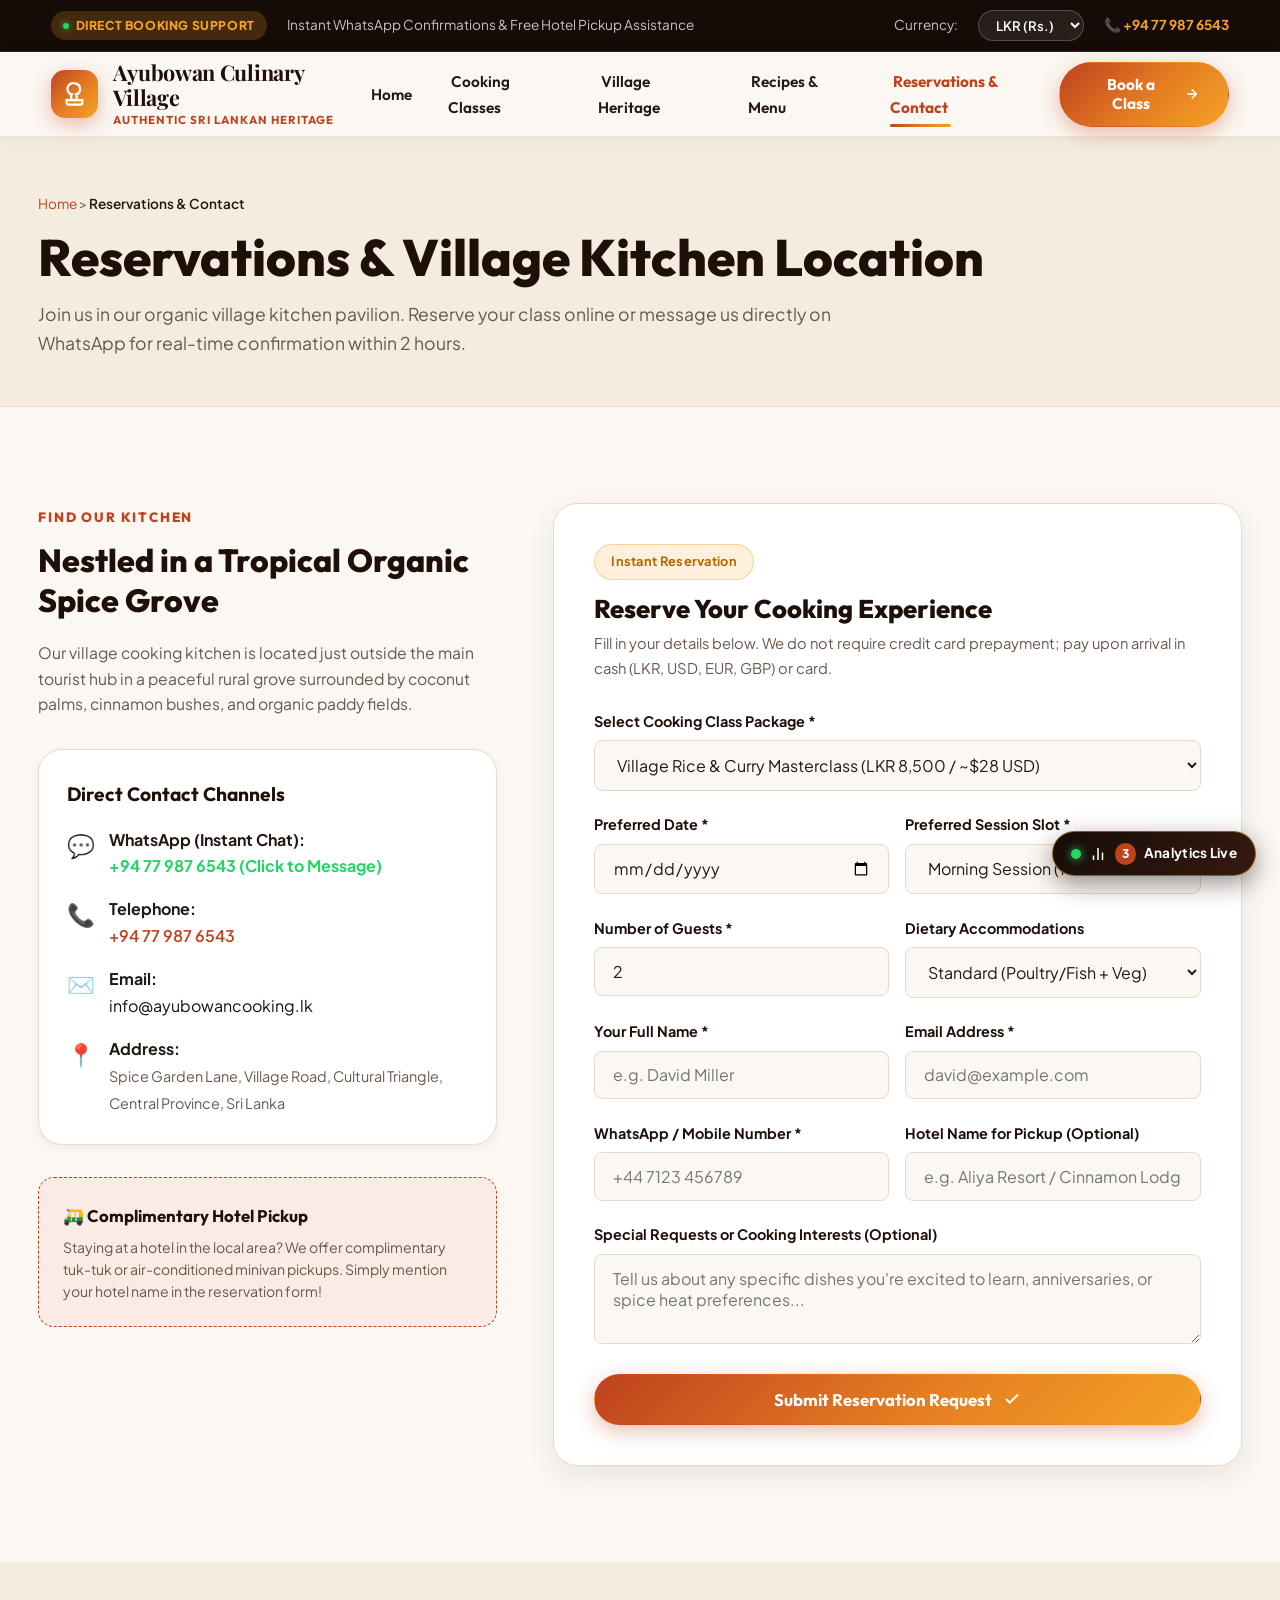
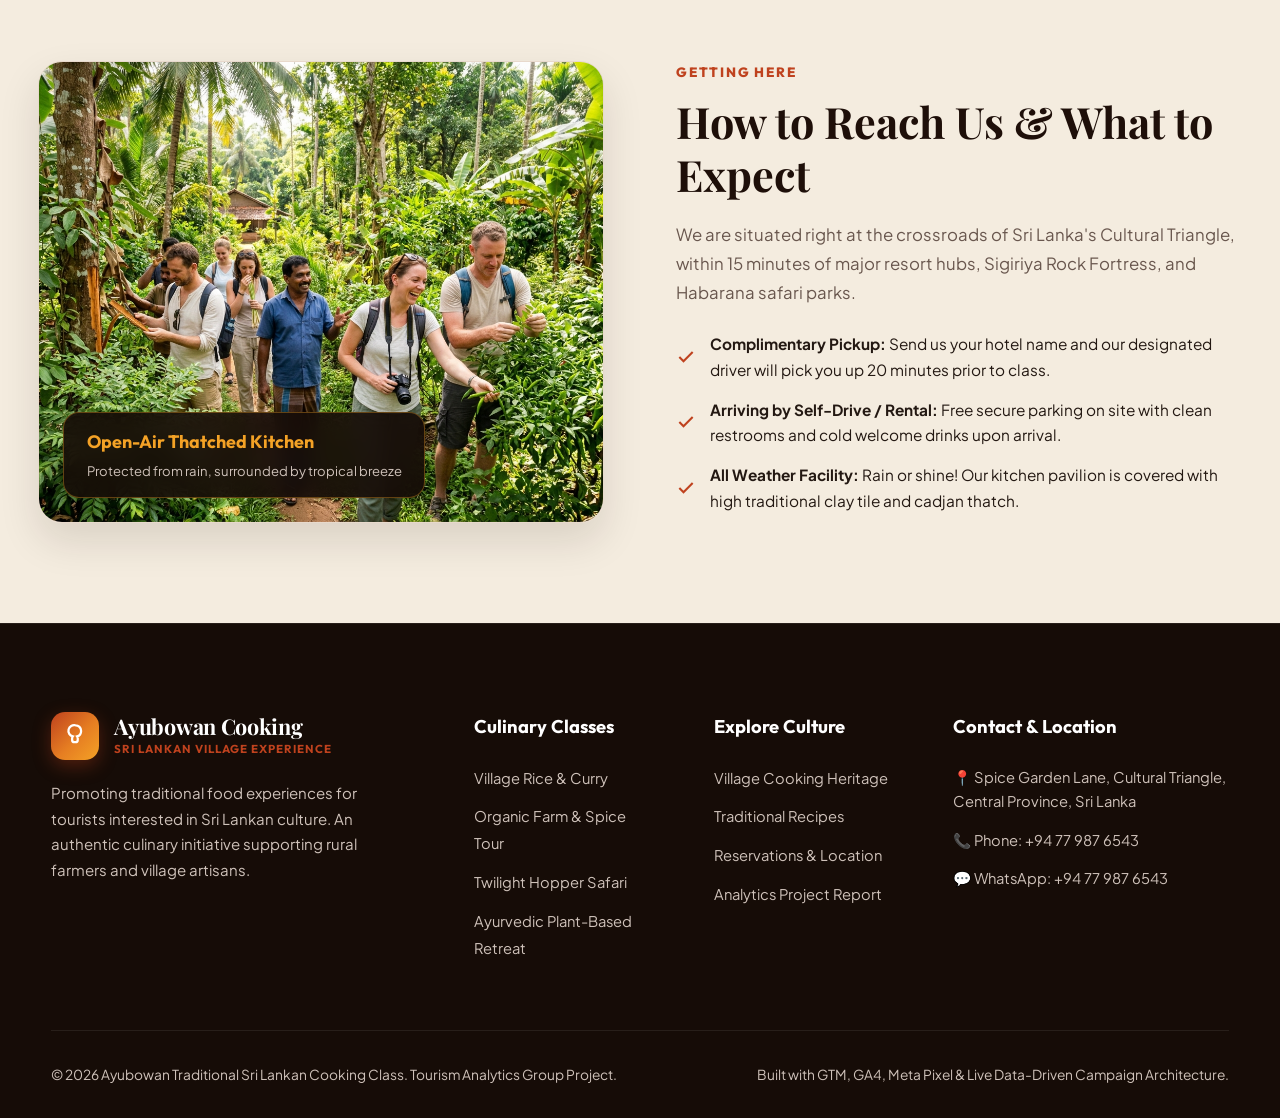
==== commit 5c403d1a: "Configure live Google Analytics 4 Measurement ID G-36381XK1G9" ====
--- a/contact.html
+++ b/contact.html
@@ -27,12 +27,12 @@
   <!-- End Google Tag Manager -->
 
   <!-- Google tag (gtag.js) GA4 Setup (Task 02 Requirement) -->
-  <script async src="https://www.googletagmanager.com/gtag/js?id=G-SLC99COOK"></script>
+  <script async src="https://www.googletagmanager.com/gtag/js?id=G-36381XK1G9"></script>
   <script>
     window.dataLayer = window.dataLayer || [];
     function gtag(){dataLayer.push(arguments);}
     gtag('js', new Date());
-    gtag('config', 'G-SLC99COOK');
+    gtag('config', 'G-36381XK1G9');
   </script>
 
   <!-- Meta Pixel Code (Task 02 Requirement) -->
--- a/assets/css/styles.css
+++ b/assets/css/styles.css
@@ -2209,9 +2209,6 @@
     grid-template-columns: 1fr 1fr;
     gap: 2.5rem;
   }
-}
-
-@media (max-width: 768px) {
   .mobile-menu-toggle {
     display: block;
   }
@@ -2223,13 +2220,19 @@
     background: var(--bg-surface);
     flex-direction: column;
     padding: 2rem 1.5rem;
-    box-shadow: var(--shadow-lg);
+    box-shadow: 0 20px 40px rgba(0, 0, 0, 0.18);
     border-bottom: 3px solid var(--primary-warm);
-    transform: translateY(-150%);
-    transition: transform var(--transition-normal);
+    opacity: 0;
+    visibility: hidden;
+    pointer-events: none;
+    transform: translateY(-20px);
+    transition: opacity var(--transition-normal), transform var(--transition-normal), visibility var(--transition-normal);
     z-index: 999;
   }
   .main-nav.active {
+    opacity: 1;
+    visibility: visible;
+    pointer-events: auto;
     transform: translateY(0);
   }
   .nav-list {
@@ -2239,6 +2242,16 @@
   }
   .header-actions .btn-primary {
     display: none;
+  }
+}
+
+@media (max-width: 768px) {
+  .top-bar-left span:not(.top-pill) {
+    display: none;
+  }
+  .top-bar-fullwidth {
+    justify-content: center;
+    gap: 0.6rem;
   }
   .hero-booking-bar {
     grid-template-columns: 1fr;
@@ -2254,8 +2267,4 @@
   .form-row {
     grid-template-columns: 1fr;
   }
-  .top-bar-fullwidth {
-    justify-content: center;
-    text-align: center;
-  }
-}
+}
